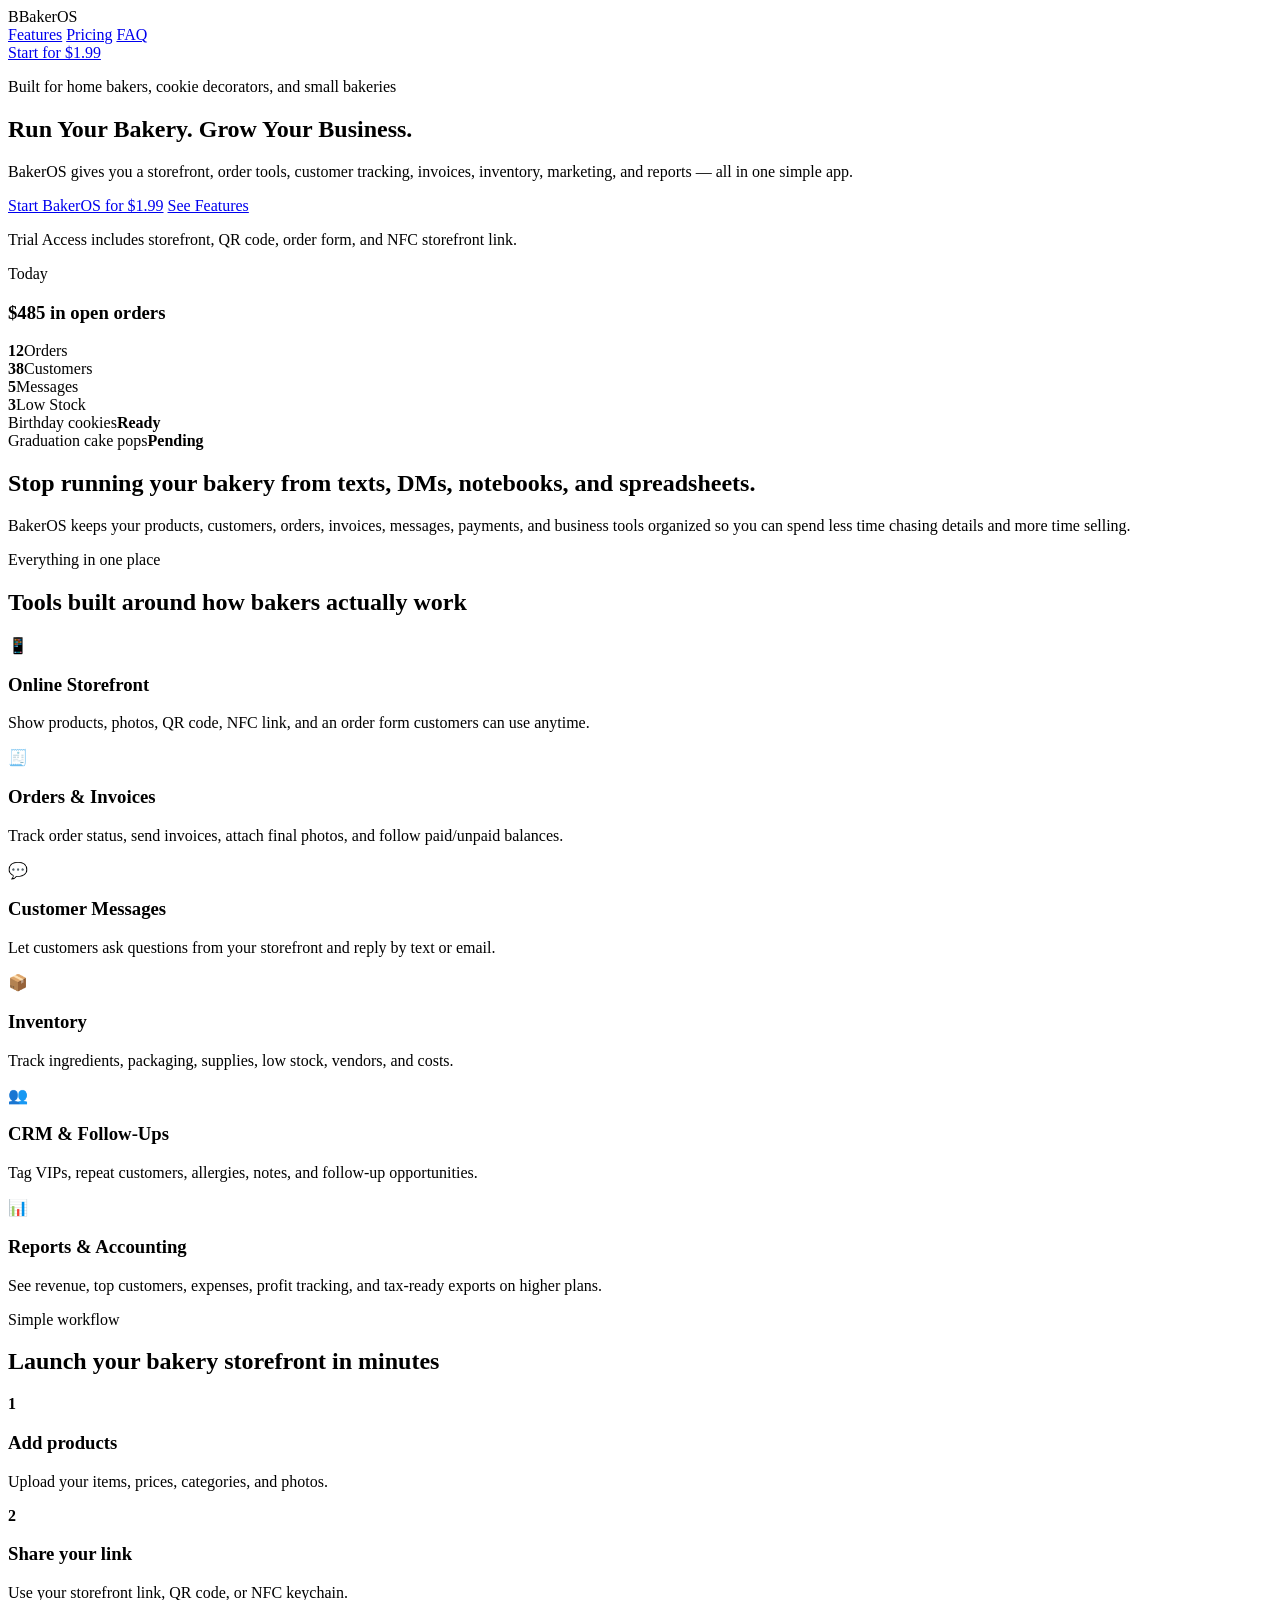
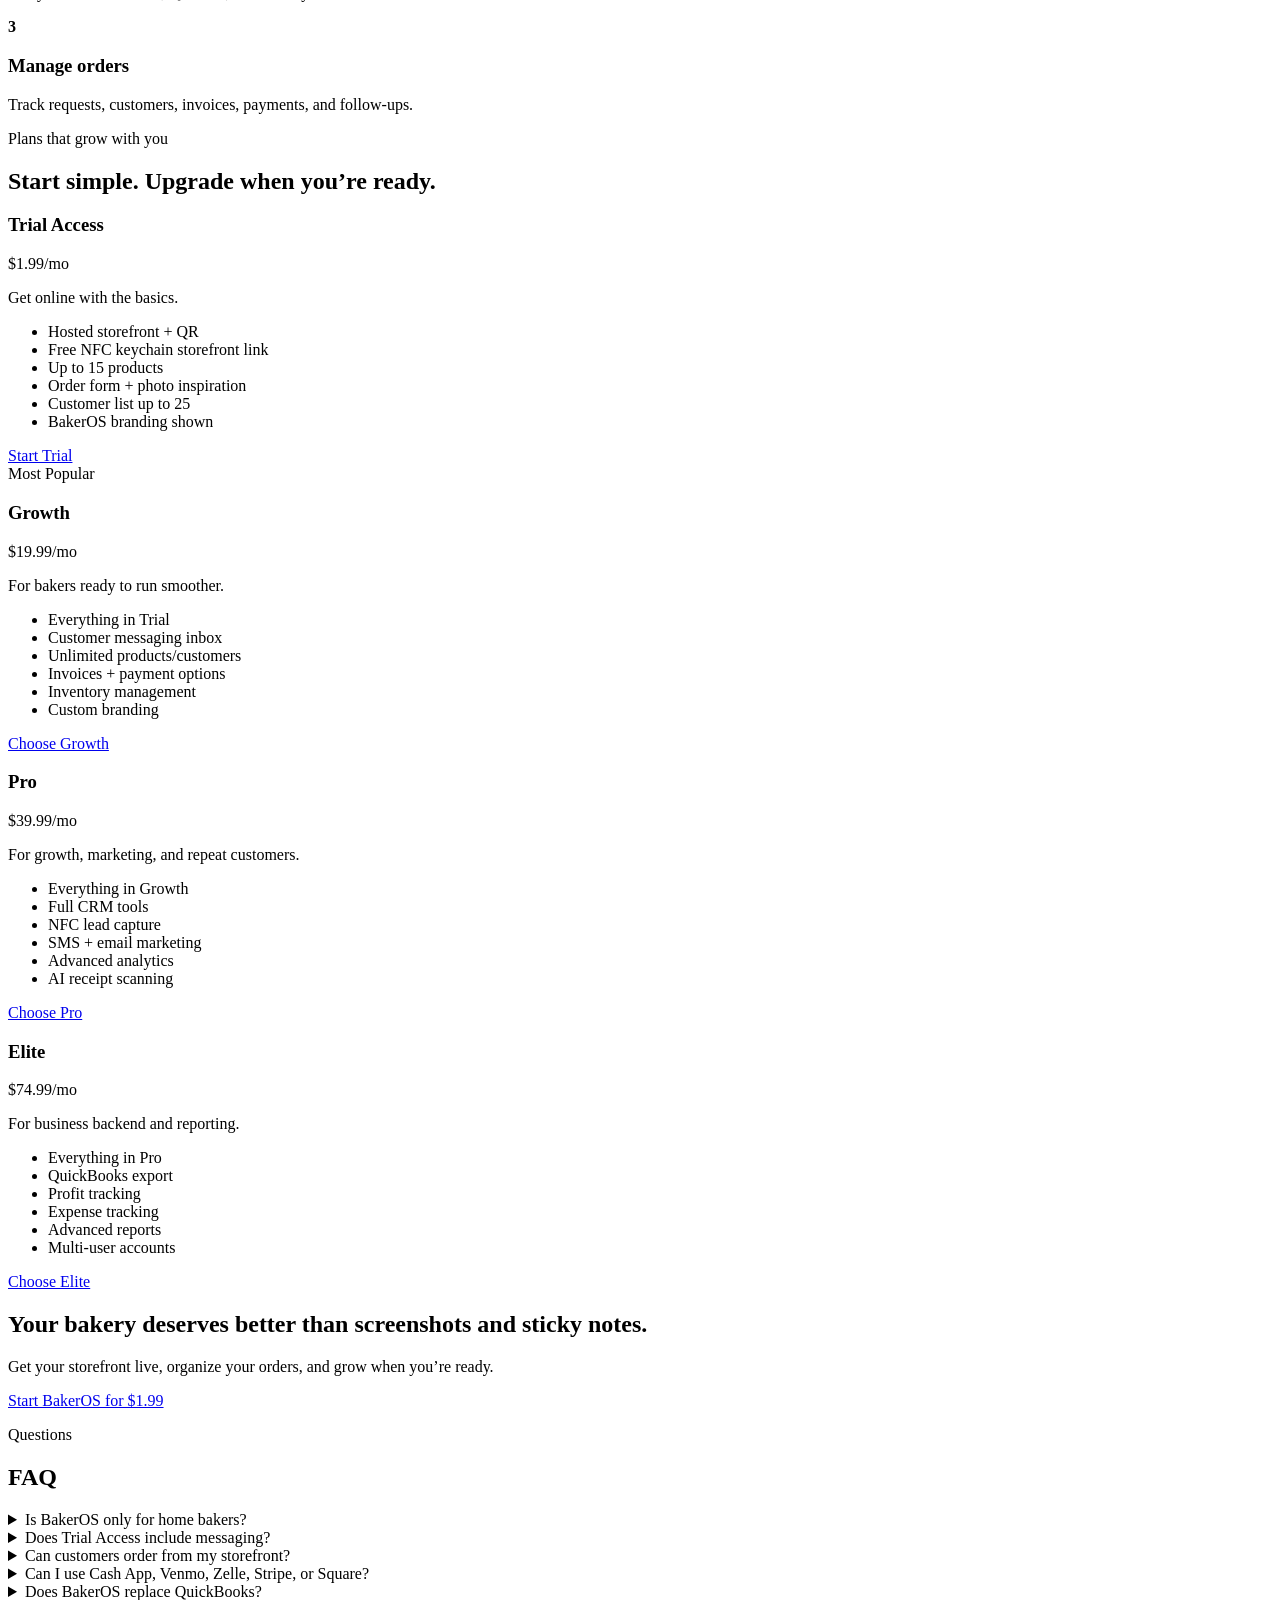
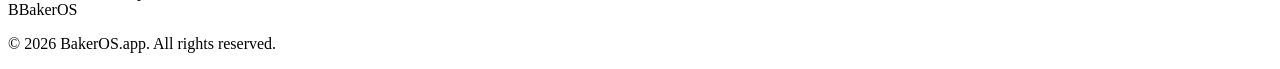
==== index.html @ 05740eea "Add files via upload" ====
<!DOCTYPE html>
<html lang="en">
<head>
  <meta charset="UTF-8" />
  <meta name="viewport" content="width=device-width, initial-scale=1.0" />
  <title>BakerOS — Run Your Bakery. Grow Your Business.</title>
  <meta name="description" content="BakerOS helps home bakers and small bakery businesses manage storefronts, orders, customers, invoices, inventory, marketing, and reports in one simple app." />
  <link rel="stylesheet" href="style.css" />
</head>
<body>
  <header class="site-header">
    <div class="logo"><span class="logo-mark">B</span><span>BakerOS</span></div>
    <nav>
      <a href="#features">Features</a>
      <a href="#pricing">Pricing</a>
      <a href="#faq">FAQ</a>
    </nav>
    <a href="#pricing" class="btn btn-small">Start for $1.99</a>
  </header>

  <main>
    <section class="hero">
      <div class="hero-copy">
        <p class="eyebrow">Built for home bakers, cookie decorators, and small bakeries</p>
        <h1>Run Your Bakery. Grow Your Business.</h1>
        <p class="hero-text">
          BakerOS gives you a storefront, order tools, customer tracking, invoices, inventory,
          marketing, and reports — all in one simple app.
        </p>
        <div class="hero-actions">
          <a href="#pricing" class="btn">Start BakerOS for $1.99</a>
          <a href="#features" class="btn btn-secondary">See Features</a>
        </div>
        <p class="microcopy">Trial Access includes storefront, QR code, order form, and NFC storefront link.</p>
      </div>

      <div class="app-card">
        <div class="phone-top"><span></span><span></span><span></span></div>
        <div class="dashboard-preview">
          <p class="preview-label">Today</p>
          <h3>$485 in open orders</h3>
          <div class="stat-grid">
            <div><strong>12</strong><span>Orders</span></div>
            <div><strong>38</strong><span>Customers</span></div>
            <div><strong>5</strong><span>Messages</span></div>
            <div><strong>3</strong><span>Low Stock</span></div>
          </div>
          <div class="order-card"><span>Birthday cookies</span><strong>Ready</strong></div>
          <div class="order-card"><span>Graduation cake pops</span><strong>Pending</strong></div>
        </div>
      </div>
    </section>

    <section class="problem">
      <h2>Stop running your bakery from texts, DMs, notebooks, and spreadsheets.</h2>
      <p>
        BakerOS keeps your products, customers, orders, invoices, messages, payments, and business
        tools organized so you can spend less time chasing details and more time selling.
      </p>
    </section>

    <section id="features" class="features">
      <div class="section-heading">
        <p class="eyebrow">Everything in one place</p>
        <h2>Tools built around how bakers actually work</h2>
      </div>

      <div class="feature-grid">
        <article><span>📱</span><h3>Online Storefront</h3><p>Show products, photos, QR code, NFC link, and an order form customers can use anytime.</p></article>
        <article><span>🧾</span><h3>Orders & Invoices</h3><p>Track order status, send invoices, attach final photos, and follow paid/unpaid balances.</p></article>
        <article><span>💬</span><h3>Customer Messages</h3><p>Let customers ask questions from your storefront and reply by text or email.</p></article>
        <article><span>📦</span><h3>Inventory</h3><p>Track ingredients, packaging, supplies, low stock, vendors, and costs.</p></article>
        <article><span>👥</span><h3>CRM & Follow-Ups</h3><p>Tag VIPs, repeat customers, allergies, notes, and follow-up opportunities.</p></article>
        <article><span>📊</span><h3>Reports & Accounting</h3><p>See revenue, top customers, expenses, profit tracking, and tax-ready exports on higher plans.</p></article>
      </div>
    </section>

    <section class="how-it-works">
      <div class="section-heading">
        <p class="eyebrow">Simple workflow</p>
        <h2>Launch your bakery storefront in minutes</h2>
      </div>

      <div class="steps">
        <div><strong>1</strong><h3>Add products</h3><p>Upload your items, prices, categories, and photos.</p></div>
        <div><strong>2</strong><h3>Share your link</h3><p>Use your storefront link, QR code, or NFC keychain.</p></div>
        <div><strong>3</strong><h3>Manage orders</h3><p>Track requests, customers, invoices, payments, and follow-ups.</p></div>
      </div>
    </section>

    <section id="pricing" class="pricing">
      <div class="section-heading">
        <p class="eyebrow">Plans that grow with you</p>
        <h2>Start simple. Upgrade when you’re ready.</h2>
      </div>

      <div class="pricing-grid">
        <article class="price-card">
          <h3>Trial Access</h3>
          <p class="price">$1.99<span>/mo</span></p>
          <p class="plan-note">Get online with the basics.</p>
          <ul>
            <li>Hosted storefront + QR</li>
            <li>Free NFC keychain storefront link</li>
            <li>Up to 15 products</li>
            <li>Order form + photo inspiration</li>
            <li>Customer list up to 25</li>
            <li>BakerOS branding shown</li>
          </ul>
          <a href="#" class="btn btn-secondary full">Start Trial</a>
        </article>

        <article class="price-card popular">
          <div class="badge">Most Popular</div>
          <h3>Growth</h3>
          <p class="price">$19.99<span>/mo</span></p>
          <p class="plan-note">For bakers ready to run smoother.</p>
          <ul>
            <li>Everything in Trial</li>
            <li>Customer messaging inbox</li>
            <li>Unlimited products/customers</li>
            <li>Invoices + payment options</li>
            <li>Inventory management</li>
            <li>Custom branding</li>
          </ul>
          <a href="#" class="btn full">Choose Growth</a>
        </article>

        <article class="price-card">
          <h3>Pro</h3>
          <p class="price">$39.99<span>/mo</span></p>
          <p class="plan-note">For growth, marketing, and repeat customers.</p>
          <ul>
            <li>Everything in Growth</li>
            <li>Full CRM tools</li>
            <li>NFC lead capture</li>
            <li>SMS + email marketing</li>
            <li>Advanced analytics</li>
            <li>AI receipt scanning</li>
          </ul>
          <a href="#" class="btn btn-secondary full">Choose Pro</a>
        </article>

        <article class="price-card">
          <h3>Elite</h3>
          <p class="price">$74.99<span>/mo</span></p>
          <p class="plan-note">For business backend and reporting.</p>
          <ul>
            <li>Everything in Pro</li>
            <li>QuickBooks export</li>
            <li>Profit tracking</li>
            <li>Expense tracking</li>
            <li>Advanced reports</li>
            <li>Multi-user accounts</li>
          </ul>
          <a href="#" class="btn btn-secondary full">Choose Elite</a>
        </article>
      </div>
    </section>

    <section class="cta-panel">
      <h2>Your bakery deserves better than screenshots and sticky notes.</h2>
      <p>Get your storefront live, organize your orders, and grow when you’re ready.</p>
      <a href="#pricing" class="btn">Start BakerOS for $1.99</a>
    </section>

    <section id="faq" class="faq">
      <div class="section-heading"><p class="eyebrow">Questions</p><h2>FAQ</h2></div>
      <details><summary>Is BakerOS only for home bakers?</summary><p>No. It works for home bakers, cottage bakeries, cookie decorators, cake artists, and small bakery businesses.</p></details>
      <details><summary>Does Trial Access include messaging?</summary><p>No. Trial Access includes your storefront and order tools. Messaging unlocks with Growth.</p></details>
      <details><summary>Can customers order from my storefront?</summary><p>Yes. Customers can browse products, upload inspiration photos, and submit order requests.</p></details>
      <details><summary>Can I use Cash App, Venmo, Zelle, Stripe, or Square?</summary><p>Yes. BakerOS can display and organize supported payment options depending on your plan.</p></details>
      <details><summary>Does BakerOS replace QuickBooks?</summary><p>No. BakerOS helps organize bakery business data and can support accounting exports on higher plans.</p></details>
    </section>
  </main>

  <footer class="site-footer">
    <div class="logo"><span class="logo-mark">B</span><span>BakerOS</span></div>
    <p>© 2026 BakerOS.app. All rights reserved.</p>
  </footer>
</body>
</html>
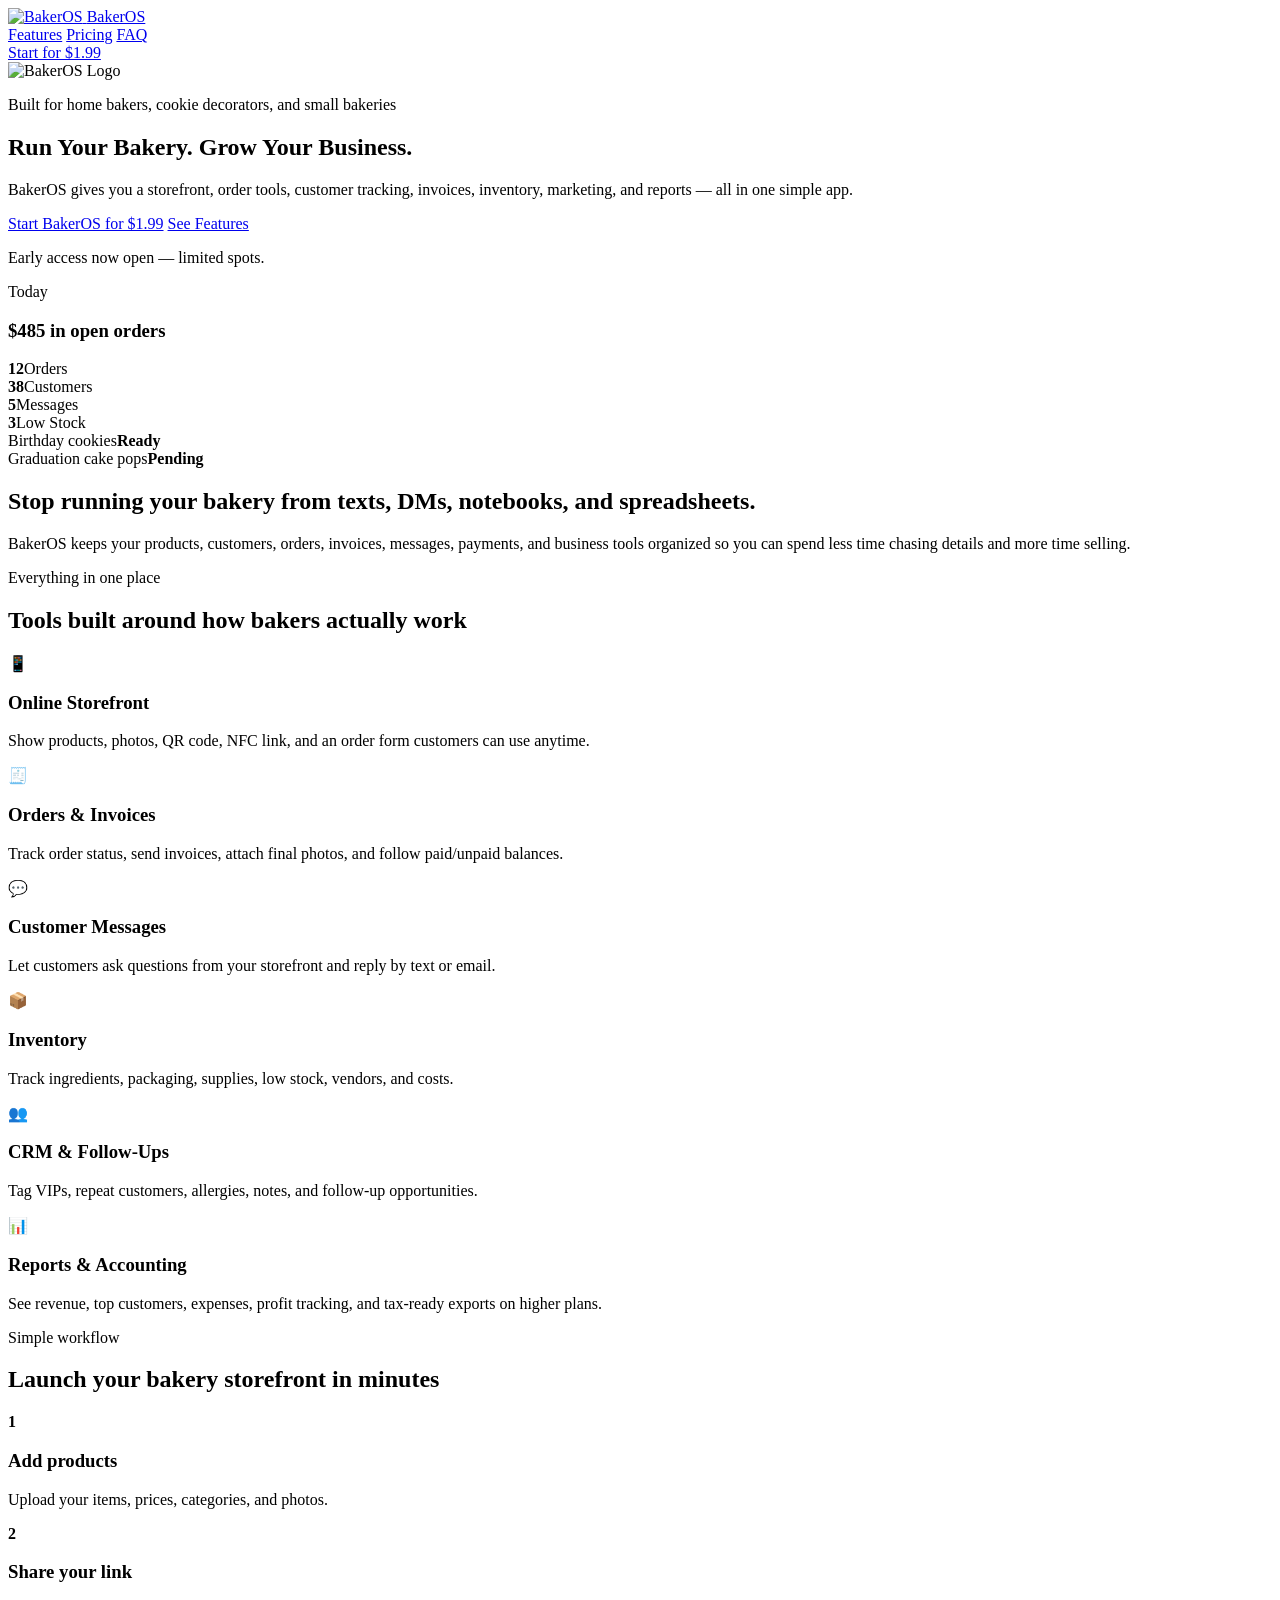
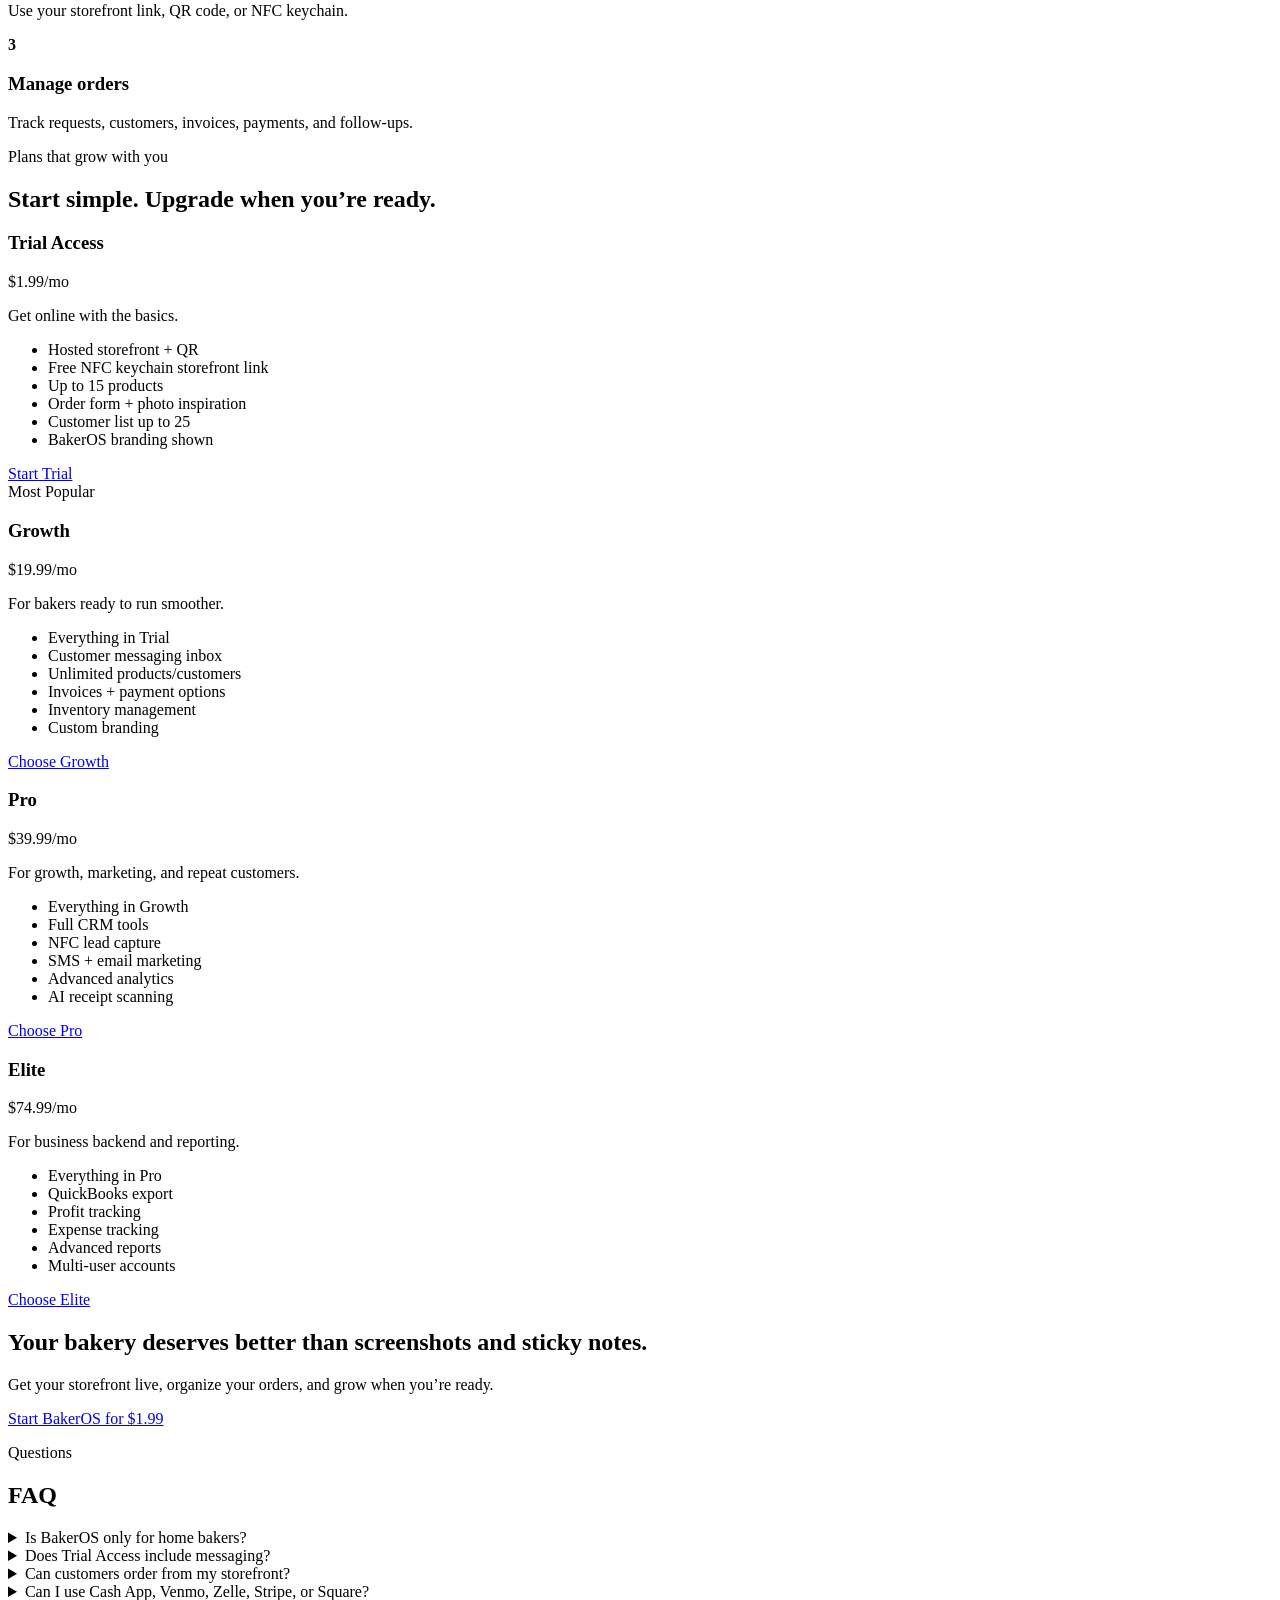
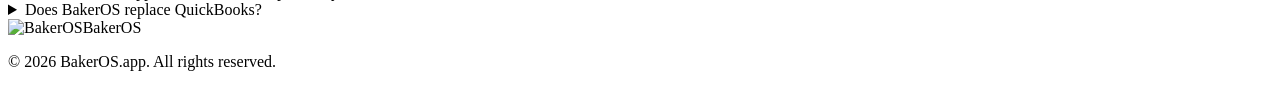
==== commit a04f1f66: "Add files via upload" ====
--- a/index.html
+++ b/index.html
@@ -4,12 +4,16 @@
   <meta charset="UTF-8" />
   <meta name="viewport" content="width=device-width, initial-scale=1.0" />
   <title>BakerOS — Run Your Bakery. Grow Your Business.</title>
-  <meta name="description" content="BakerOS helps home bakers and small bakery businesses manage storefronts, orders, customers, invoices, inventory, marketing, and reports in one simple app." />
+  <meta name="description" content="BakerOS helps bakers manage storefronts, orders, customers, invoices, inventory, marketing, and reports in one simple app." />
+  <link rel="icon" type="image/png" href="logo-icon.png" />
   <link rel="stylesheet" href="style.css" />
 </head>
 <body>
   <header class="site-header">
-    <div class="logo"><span class="logo-mark">B</span><span>BakerOS</span></div>
+    <a class="logo" href="#top" aria-label="BakerOS home">
+      <img src="logo-icon.png" alt="BakerOS" class="nav-logo" />
+      <span>BakerOS</span>
+    </a>
     <nav>
       <a href="#features">Features</a>
       <a href="#pricing">Pricing</a>
@@ -18,9 +22,10 @@
     <a href="#pricing" class="btn btn-small">Start for $1.99</a>
   </header>
 
-  <main>
+  <main id="top">
     <section class="hero">
       <div class="hero-copy">
+        <img src="logo.png" alt="BakerOS Logo" class="hero-logo" />
         <p class="eyebrow">Built for home bakers, cookie decorators, and small bakeries</p>
         <h1>Run Your Bakery. Grow Your Business.</h1>
         <p class="hero-text">
@@ -31,7 +36,7 @@
           <a href="#pricing" class="btn">Start BakerOS for $1.99</a>
           <a href="#features" class="btn btn-secondary">See Features</a>
         </div>
-        <p class="microcopy">Trial Access includes storefront, QR code, order form, and NFC storefront link.</p>
+        <p class="microcopy">Early access now open — limited spots.</p>
       </div>
 
       <div class="app-card">
@@ -53,10 +58,7 @@
 
     <section class="problem">
       <h2>Stop running your bakery from texts, DMs, notebooks, and spreadsheets.</h2>
-      <p>
-        BakerOS keeps your products, customers, orders, invoices, messages, payments, and business
-        tools organized so you can spend less time chasing details and more time selling.
-      </p>
+      <p>BakerOS keeps your products, customers, orders, invoices, messages, payments, and business tools organized so you can spend less time chasing details and more time selling.</p>
     </section>
 
     <section id="features" class="features">
@@ -64,7 +66,6 @@
         <p class="eyebrow">Everything in one place</p>
         <h2>Tools built around how bakers actually work</h2>
       </div>
-
       <div class="feature-grid">
         <article><span>📱</span><h3>Online Storefront</h3><p>Show products, photos, QR code, NFC link, and an order form customers can use anytime.</p></article>
         <article><span>🧾</span><h3>Orders & Invoices</h3><p>Track order status, send invoices, attach final photos, and follow paid/unpaid balances.</p></article>
@@ -80,7 +81,6 @@
         <p class="eyebrow">Simple workflow</p>
         <h2>Launch your bakery storefront in minutes</h2>
       </div>
-
       <div class="steps">
         <div><strong>1</strong><h3>Add products</h3><p>Upload your items, prices, categories, and photos.</p></div>
         <div><strong>2</strong><h3>Share your link</h3><p>Use your storefront link, QR code, or NFC keychain.</p></div>
@@ -93,68 +93,11 @@
         <p class="eyebrow">Plans that grow with you</p>
         <h2>Start simple. Upgrade when you’re ready.</h2>
       </div>
-
       <div class="pricing-grid">
-        <article class="price-card">
-          <h3>Trial Access</h3>
-          <p class="price">$1.99<span>/mo</span></p>
-          <p class="plan-note">Get online with the basics.</p>
-          <ul>
-            <li>Hosted storefront + QR</li>
-            <li>Free NFC keychain storefront link</li>
-            <li>Up to 15 products</li>
-            <li>Order form + photo inspiration</li>
-            <li>Customer list up to 25</li>
-            <li>BakerOS branding shown</li>
-          </ul>
-          <a href="#" class="btn btn-secondary full">Start Trial</a>
-        </article>
-
-        <article class="price-card popular">
-          <div class="badge">Most Popular</div>
-          <h3>Growth</h3>
-          <p class="price">$19.99<span>/mo</span></p>
-          <p class="plan-note">For bakers ready to run smoother.</p>
-          <ul>
-            <li>Everything in Trial</li>
-            <li>Customer messaging inbox</li>
-            <li>Unlimited products/customers</li>
-            <li>Invoices + payment options</li>
-            <li>Inventory management</li>
-            <li>Custom branding</li>
-          </ul>
-          <a href="#" class="btn full">Choose Growth</a>
-        </article>
-
-        <article class="price-card">
-          <h3>Pro</h3>
-          <p class="price">$39.99<span>/mo</span></p>
-          <p class="plan-note">For growth, marketing, and repeat customers.</p>
-          <ul>
-            <li>Everything in Growth</li>
-            <li>Full CRM tools</li>
-            <li>NFC lead capture</li>
-            <li>SMS + email marketing</li>
-            <li>Advanced analytics</li>
-            <li>AI receipt scanning</li>
-          </ul>
-          <a href="#" class="btn btn-secondary full">Choose Pro</a>
-        </article>
-
-        <article class="price-card">
-          <h3>Elite</h3>
-          <p class="price">$74.99<span>/mo</span></p>
-          <p class="plan-note">For business backend and reporting.</p>
-          <ul>
-            <li>Everything in Pro</li>
-            <li>QuickBooks export</li>
-            <li>Profit tracking</li>
-            <li>Expense tracking</li>
-            <li>Advanced reports</li>
-            <li>Multi-user accounts</li>
-          </ul>
-          <a href="#" class="btn btn-secondary full">Choose Elite</a>
-        </article>
+        <article class="price-card"><h3>Trial Access</h3><p class="price">$1.99<span>/mo</span></p><p class="plan-note">Get online with the basics.</p><ul><li>Hosted storefront + QR</li><li>Free NFC keychain storefront link</li><li>Up to 15 products</li><li>Order form + photo inspiration</li><li>Customer list up to 25</li><li>BakerOS branding shown</li></ul><a href="#" class="btn btn-secondary full">Start Trial</a></article>
+        <article class="price-card popular"><div class="badge">Most Popular</div><h3>Growth</h3><p class="price">$19.99<span>/mo</span></p><p class="plan-note">For bakers ready to run smoother.</p><ul><li>Everything in Trial</li><li>Customer messaging inbox</li><li>Unlimited products/customers</li><li>Invoices + payment options</li><li>Inventory management</li><li>Custom branding</li></ul><a href="#" class="btn full">Choose Growth</a></article>
+        <article class="price-card"><h3>Pro</h3><p class="price">$39.99<span>/mo</span></p><p class="plan-note">For growth, marketing, and repeat customers.</p><ul><li>Everything in Growth</li><li>Full CRM tools</li><li>NFC lead capture</li><li>SMS + email marketing</li><li>Advanced analytics</li><li>AI receipt scanning</li></ul><a href="#" class="btn btn-secondary full">Choose Pro</a></article>
+        <article class="price-card"><h3>Elite</h3><p class="price">$74.99<span>/mo</span></p><p class="plan-note">For business backend and reporting.</p><ul><li>Everything in Pro</li><li>QuickBooks export</li><li>Profit tracking</li><li>Expense tracking</li><li>Advanced reports</li><li>Multi-user accounts</li></ul><a href="#" class="btn btn-secondary full">Choose Elite</a></article>
       </div>
     </section>
 
@@ -175,7 +118,7 @@
   </main>
 
   <footer class="site-footer">
-    <div class="logo"><span class="logo-mark">B</span><span>BakerOS</span></div>
+    <div class="logo"><img src="logo-icon.png" alt="BakerOS" class="footer-logo" /><span>BakerOS</span></div>
     <p>© 2026 BakerOS.app. All rights reserved.</p>
   </footer>
 </body>
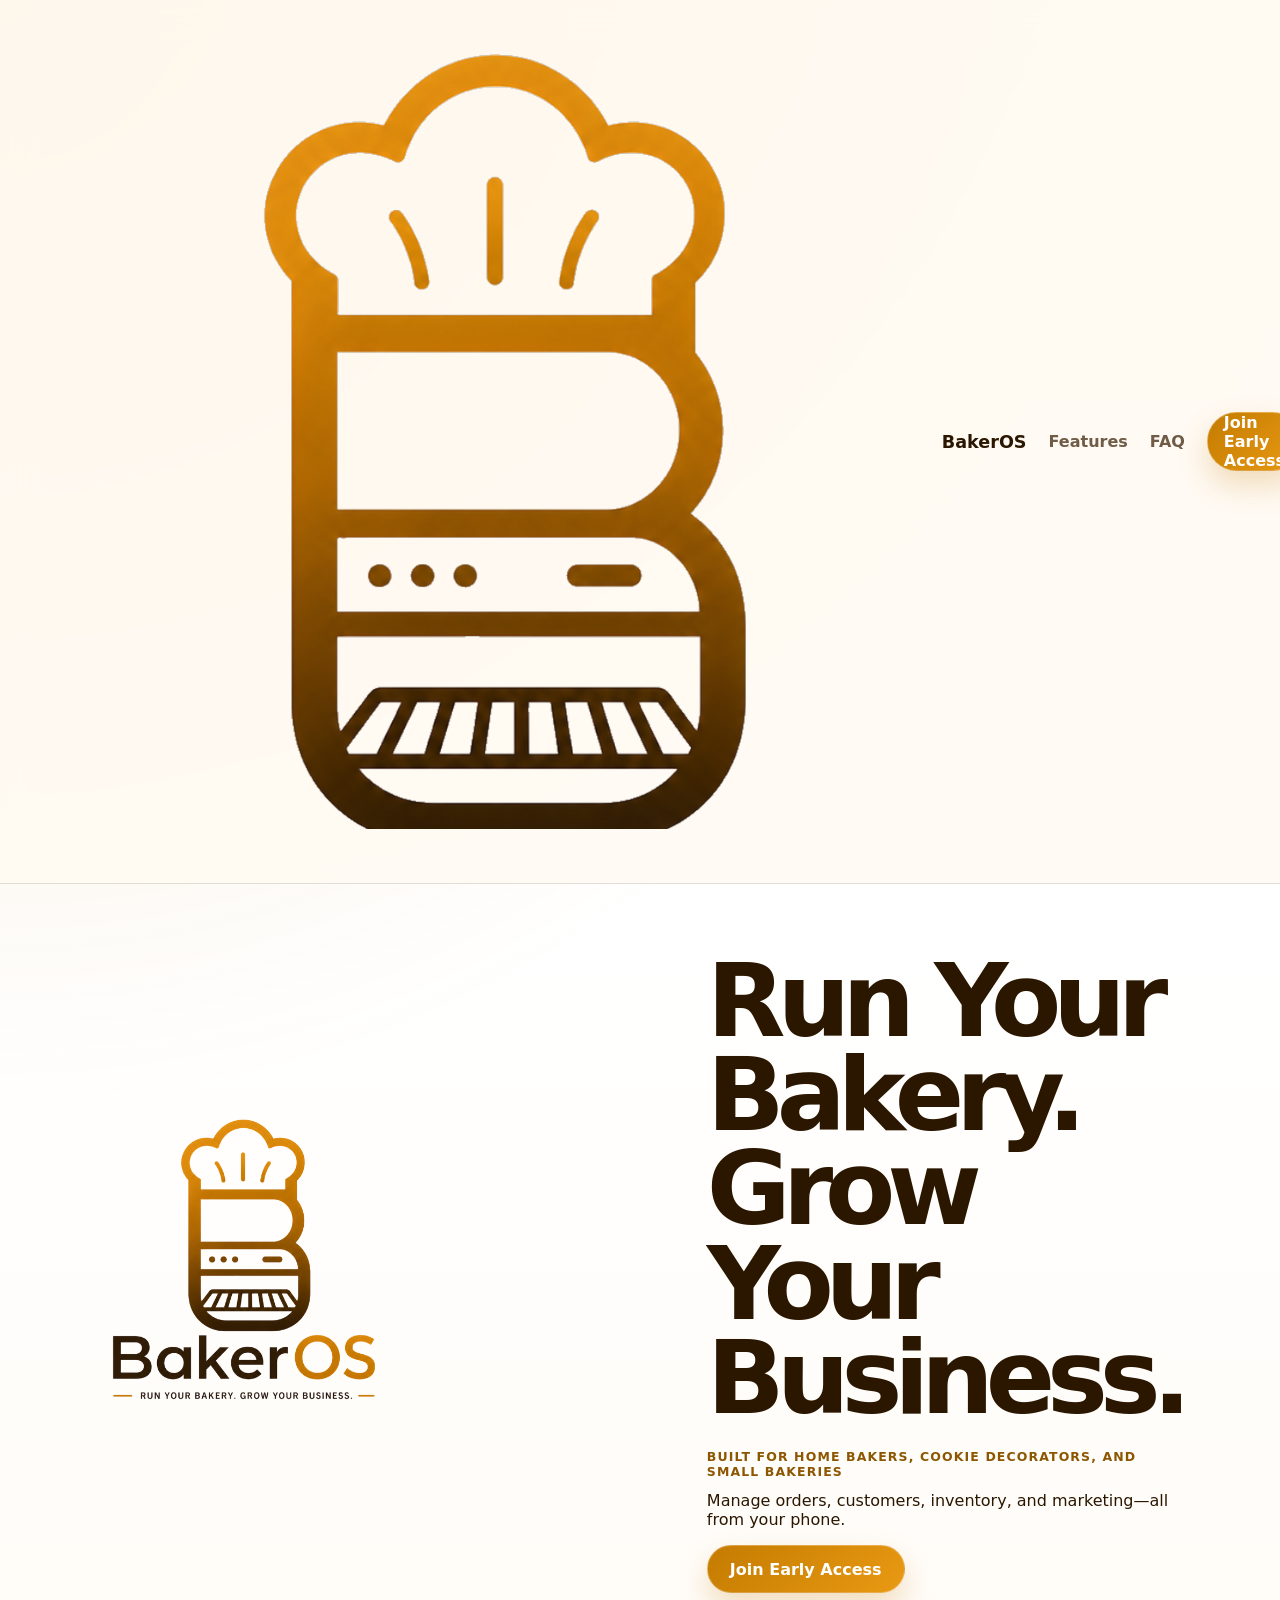
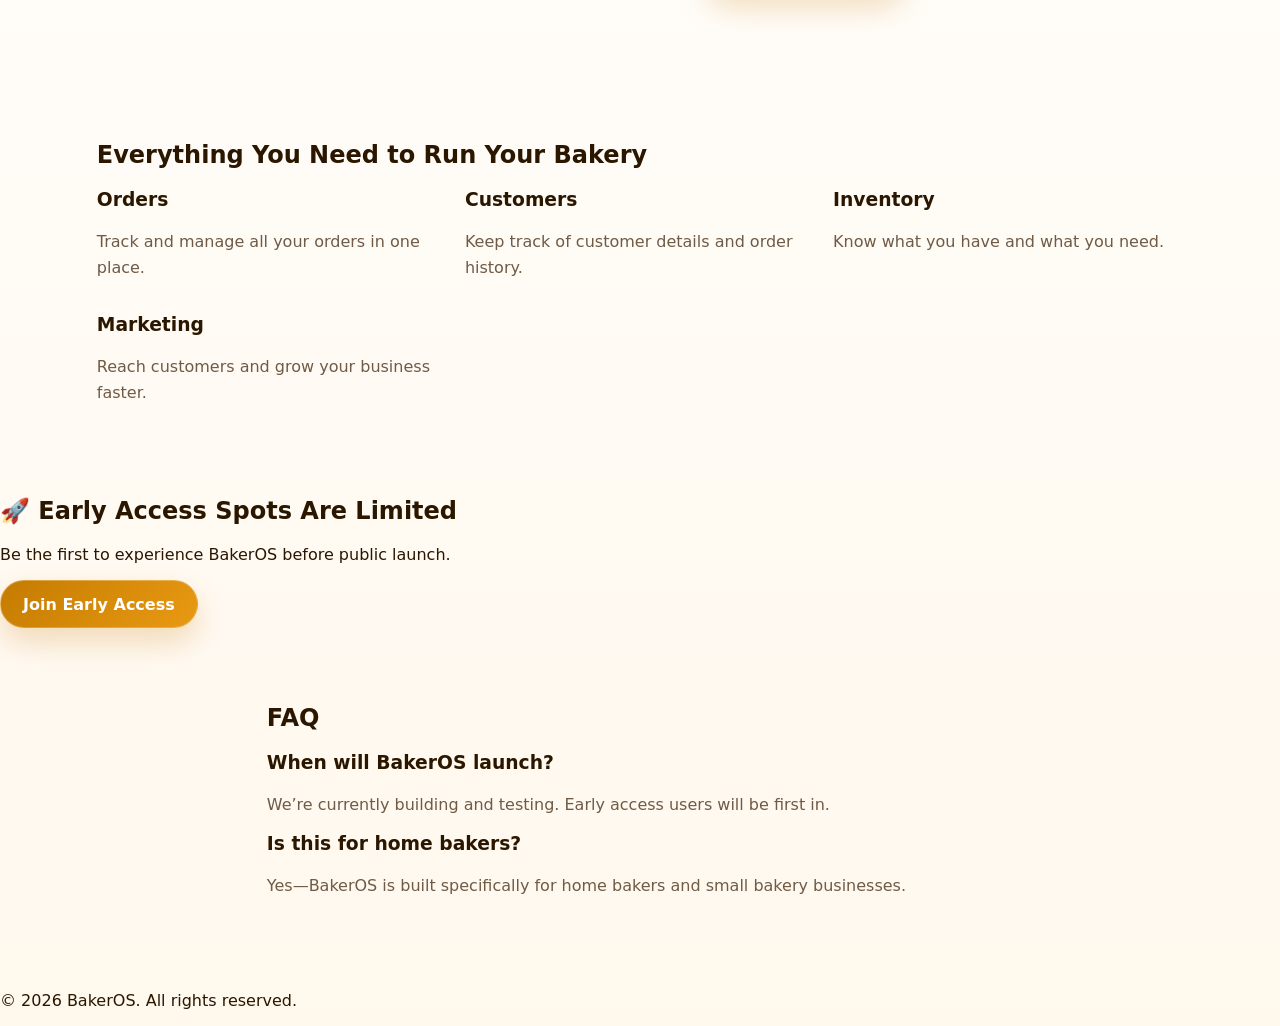
==== commit 6c95446b: "Add files via upload" ====
--- a/index.html
+++ b/index.html
@@ -1,125 +1,119 @@
-<!DOCTYPE html>
-<html lang="en">
-<head>
-  <meta charset="UTF-8" />
-  <meta name="viewport" content="width=device-width, initial-scale=1.0" />
-  <title>BakerOS — Run Your Bakery. Grow Your Business.</title>
-  <meta name="description" content="BakerOS helps bakers manage storefronts, orders, customers, invoices, inventory, marketing, and reports in one simple app." />
-  <link rel="icon" type="image/png" href="logo-icon.png" />
-  <link rel="stylesheet" href="style.css" />
-</head>
-<body>
-  <header class="site-header">
-    <a class="logo" href="#top" aria-label="BakerOS home">
-      <img src="logo-icon.png" alt="BakerOS" class="nav-logo" />
-      <span>BakerOS</span>
-    </a>
-    <nav>
-      <a href="#features">Features</a>
-      <a href="#pricing">Pricing</a>
-      <a href="#faq">FAQ</a>
-    </nav>
-    <a href="#pricing" class="btn btn-small">Start for $1.99</a>
-  </header>
-
-  <main id="top">
-    <section class="hero">
-      <div class="hero-copy">
-        <img src="logo.png" alt="BakerOS Logo" class="hero-logo" />
-        <p class="eyebrow">Built for home bakers, cookie decorators, and small bakeries</p>
-        <h1>Run Your Bakery. Grow Your Business.</h1>
-        <p class="hero-text">
-          BakerOS gives you a storefront, order tools, customer tracking, invoices, inventory,
-          marketing, and reports — all in one simple app.
-        </p>
-        <div class="hero-actions">
-          <a href="#pricing" class="btn">Start BakerOS for $1.99</a>
-          <a href="#features" class="btn btn-secondary">See Features</a>
-        </div>
-        <p class="microcopy">Early access now open — limited spots.</p>
-      </div>
-
-      <div class="app-card">
-        <div class="phone-top"><span></span><span></span><span></span></div>
-        <div class="dashboard-preview">
-          <p class="preview-label">Today</p>
-          <h3>$485 in open orders</h3>
-          <div class="stat-grid">
-            <div><strong>12</strong><span>Orders</span></div>
-            <div><strong>38</strong><span>Customers</span></div>
-            <div><strong>5</strong><span>Messages</span></div>
-            <div><strong>3</strong><span>Low Stock</span></div>
-          </div>
-          <div class="order-card"><span>Birthday cookies</span><strong>Ready</strong></div>
-          <div class="order-card"><span>Graduation cake pops</span><strong>Pending</strong></div>
-        </div>
-      </div>
-    </section>
-
-    <section class="problem">
-      <h2>Stop running your bakery from texts, DMs, notebooks, and spreadsheets.</h2>
-      <p>BakerOS keeps your products, customers, orders, invoices, messages, payments, and business tools organized so you can spend less time chasing details and more time selling.</p>
-    </section>
-
-    <section id="features" class="features">
-      <div class="section-heading">
-        <p class="eyebrow">Everything in one place</p>
-        <h2>Tools built around how bakers actually work</h2>
-      </div>
-      <div class="feature-grid">
-        <article><span>📱</span><h3>Online Storefront</h3><p>Show products, photos, QR code, NFC link, and an order form customers can use anytime.</p></article>
-        <article><span>🧾</span><h3>Orders & Invoices</h3><p>Track order status, send invoices, attach final photos, and follow paid/unpaid balances.</p></article>
-        <article><span>💬</span><h3>Customer Messages</h3><p>Let customers ask questions from your storefront and reply by text or email.</p></article>
-        <article><span>📦</span><h3>Inventory</h3><p>Track ingredients, packaging, supplies, low stock, vendors, and costs.</p></article>
-        <article><span>👥</span><h3>CRM & Follow-Ups</h3><p>Tag VIPs, repeat customers, allergies, notes, and follow-up opportunities.</p></article>
-        <article><span>📊</span><h3>Reports & Accounting</h3><p>See revenue, top customers, expenses, profit tracking, and tax-ready exports on higher plans.</p></article>
-      </div>
-    </section>
-
-    <section class="how-it-works">
-      <div class="section-heading">
-        <p class="eyebrow">Simple workflow</p>
-        <h2>Launch your bakery storefront in minutes</h2>
-      </div>
-      <div class="steps">
-        <div><strong>1</strong><h3>Add products</h3><p>Upload your items, prices, categories, and photos.</p></div>
-        <div><strong>2</strong><h3>Share your link</h3><p>Use your storefront link, QR code, or NFC keychain.</p></div>
-        <div><strong>3</strong><h3>Manage orders</h3><p>Track requests, customers, invoices, payments, and follow-ups.</p></div>
-      </div>
-    </section>
-
-    <section id="pricing" class="pricing">
-      <div class="section-heading">
-        <p class="eyebrow">Plans that grow with you</p>
-        <h2>Start simple. Upgrade when you’re ready.</h2>
-      </div>
-      <div class="pricing-grid">
-        <article class="price-card"><h3>Trial Access</h3><p class="price">$1.99<span>/mo</span></p><p class="plan-note">Get online with the basics.</p><ul><li>Hosted storefront + QR</li><li>Free NFC keychain storefront link</li><li>Up to 15 products</li><li>Order form + photo inspiration</li><li>Customer list up to 25</li><li>BakerOS branding shown</li></ul><a href="#" class="btn btn-secondary full">Start Trial</a></article>
-        <article class="price-card popular"><div class="badge">Most Popular</div><h3>Growth</h3><p class="price">$19.99<span>/mo</span></p><p class="plan-note">For bakers ready to run smoother.</p><ul><li>Everything in Trial</li><li>Customer messaging inbox</li><li>Unlimited products/customers</li><li>Invoices + payment options</li><li>Inventory management</li><li>Custom branding</li></ul><a href="#" class="btn full">Choose Growth</a></article>
-        <article class="price-card"><h3>Pro</h3><p class="price">$39.99<span>/mo</span></p><p class="plan-note">For growth, marketing, and repeat customers.</p><ul><li>Everything in Growth</li><li>Full CRM tools</li><li>NFC lead capture</li><li>SMS + email marketing</li><li>Advanced analytics</li><li>AI receipt scanning</li></ul><a href="#" class="btn btn-secondary full">Choose Pro</a></article>
-        <article class="price-card"><h3>Elite</h3><p class="price">$74.99<span>/mo</span></p><p class="plan-note">For business backend and reporting.</p><ul><li>Everything in Pro</li><li>QuickBooks export</li><li>Profit tracking</li><li>Expense tracking</li><li>Advanced reports</li><li>Multi-user accounts</li></ul><a href="#" class="btn btn-secondary full">Choose Elite</a></article>
-      </div>
-    </section>
-
-    <section class="cta-panel">
-      <h2>Your bakery deserves better than screenshots and sticky notes.</h2>
-      <p>Get your storefront live, organize your orders, and grow when you’re ready.</p>
-      <a href="#pricing" class="btn">Start BakerOS for $1.99</a>
-    </section>
-
-    <section id="faq" class="faq">
-      <div class="section-heading"><p class="eyebrow">Questions</p><h2>FAQ</h2></div>
-      <details><summary>Is BakerOS only for home bakers?</summary><p>No. It works for home bakers, cottage bakeries, cookie decorators, cake artists, and small bakery businesses.</p></details>
-      <details><summary>Does Trial Access include messaging?</summary><p>No. Trial Access includes your storefront and order tools. Messaging unlocks with Growth.</p></details>
-      <details><summary>Can customers order from my storefront?</summary><p>Yes. Customers can browse products, upload inspiration photos, and submit order requests.</p></details>
-      <details><summary>Can I use Cash App, Venmo, Zelle, Stripe, or Square?</summary><p>Yes. BakerOS can display and organize supported payment options depending on your plan.</p></details>
-      <details><summary>Does BakerOS replace QuickBooks?</summary><p>No. BakerOS helps organize bakery business data and can support accounting exports on higher plans.</p></details>
-    </section>
-  </main>
-
-  <footer class="site-footer">
-    <div class="logo"><img src="logo-icon.png" alt="BakerOS" class="footer-logo" /><span>BakerOS</span></div>
-    <p>© 2026 BakerOS.app. All rights reserved.</p>
-  </footer>
-</body>
-</html>
+<!DOCTYPE html>
+<html lang="en">
+<head>
+  <meta charset="UTF-8" />
+  <meta name="viewport" content="width=device-width, initial-scale=1.0" />
+
+  <title>BakerOS — Run Your Bakery. Grow Your Business.</title>
+  <meta name="description" content="BakerOS helps bakers manage orders, customers, inventory, and grow their business—all from one place." />
+
+  <link rel="stylesheet" href="style.css" />
+
+  <!-- Favicon -->
+  <link rel="icon" type="image/png" href="logo-icon.png" />
+</head>
+
+<body>
+
+  <!-- HEADER -->
+  <header class="site-header">
+    <div class="logo">
+      <img src="logo-icon.png" alt="BakerOS Logo" />
+      <span>BakerOS</span>
+    </div>
+
+    <nav>
+      <a href="#features">Features</a>
+      <a href="#faq">FAQ</a>
+    </nav>
+
+    <a href="https://docs.google.com/forms/d/e/1FAIpQLSfuqm0x4r0s46QZHcr2kiabaDhv3uVldBujHXt3e9hLBDtXbQ/viewform?usp=header"
+       class="btn btn-small" target="_blank">
+      Join Early Access
+    </a>
+  </header>
+
+  <!-- HERO -->
+  <main>
+    <section class="hero">
+      <img src="logo.png" alt="BakerOS" class="hero-logo" />
+
+      <div class="hero-copy">
+        <h1>Run Your Bakery. Grow Your Business.</h1>
+
+        <p class="eyebrow">
+          Built for home bakers, cookie decorators, and small bakeries
+        </p>
+
+        <p>
+          Manage orders, customers, inventory, and marketing—all from your phone.
+        </p>
+
+        <a href="https://docs.google.com/forms/d/e/1FAIpQLSfuqm0x4r0s46QZHcr2kiabaDhv3uVldBujHXt3e9hLBDtXbQ/viewform?usp=header"
+           class="btn" target="_blank">
+          Join Early Access
+        </a>
+      </div>
+    </section>
+
+    <!-- FEATURES -->
+    <section id="features" class="features">
+      <h2>Everything You Need to Run Your Bakery</h2>
+
+      <div class="feature-grid">
+        <div class="feature">
+          <h3>Orders</h3>
+          <p>Track and manage all your orders in one place.</p>
+        </div>
+
+        <div class="feature">
+          <h3>Customers</h3>
+          <p>Keep track of customer details and order history.</p>
+        </div>
+
+        <div class="feature">
+          <h3>Inventory</h3>
+          <p>Know what you have and what you need.</p>
+        </div>
+
+        <div class="feature">
+          <h3>Marketing</h3>
+          <p>Reach customers and grow your business faster.</p>
+        </div>
+      </div>
+    </section>
+
+    <!-- CTA SECTION -->
+    <section class="cta">
+      <h2>🚀 Early Access Spots Are Limited</h2>
+      <p>Be the first to experience BakerOS before public launch.</p>
+
+      <a href="https://docs.google.com/forms/d/e/1FAIpQLSfuqm0x4r0s46QZHcr2kiabaDhv3uVldBujHXt3e9hLBDtXbQ/viewform?usp=header"
+         class="btn" target="_blank">
+        Join Early Access
+      </a>
+    </section>
+
+    <!-- FAQ -->
+    <section id="faq" class="faq">
+      <h2>FAQ</h2>
+
+      <div class="faq-item">
+        <h3>When will BakerOS launch?</h3>
+        <p>We’re currently building and testing. Early access users will be first in.</p>
+      </div>
+
+      <div class="faq-item">
+        <h3>Is this for home bakers?</h3>
+        <p>Yes—BakerOS is built specifically for home bakers and small bakery businesses.</p>
+      </div>
+    </section>
+  </main>
+
+  <!-- FOOTER -->
+  <footer class="footer">
+    <p>© 2026 BakerOS. All rights reserved.</p>
+  </footer>
+
+</body>
+</html>
--- a/style.css
+++ b/style.css
@@ -0,0 +1,90 @@
+:root {
+  --gold: #c47b00; --gold-dark: #8d5600; --cream: #fff8ed; --cream-2: #f7ead6;
+  --ink: #2b1700; --muted: #6f5b46; --white: #ffffff;
+  --border: rgba(43, 23, 0, 0.12); --shadow: 0 24px 70px rgba(69, 38, 0, 0.14);
+}
+* { box-sizing: border-box; }
+html { scroll-behavior: smooth; }
+body {
+  margin: 0; font-family: Inter, ui-sans-serif, system-ui, -apple-system, BlinkMacSystemFont, "Segoe UI", sans-serif;
+  color: var(--ink);
+  background: radial-gradient(circle at top left, rgba(196, 123, 0, 0.18), transparent 38%), linear-gradient(180deg, #fffaf2 0%, #ffffff 35%, #fff8ed 100%);
+}
+a { color: inherit; }
+.site-header {
+  position: sticky; top: 0; z-index: 10; display: flex; align-items: center; justify-content: space-between; gap: 22px;
+  padding: 14px 6%; background: rgba(255, 250, 242, 0.88); backdrop-filter: blur(16px); border-bottom: 1px solid var(--border);
+}
+.logo { display: flex; align-items: center; gap: 10px; font-weight: 900; font-size: 1.1rem; text-decoration: none; }
+.nav-logo, .footer-logo { width: 42px; height: 42px; object-fit: contain; }
+nav { display: flex; gap: 22px; color: var(--muted); font-weight: 700; }
+nav a { text-decoration: none; }
+.btn {
+  display: inline-flex; align-items: center; justify-content: center; min-height: 48px; padding: 0 22px; border-radius: 999px;
+  background: linear-gradient(135deg, var(--gold), #e99a13); color: white; text-decoration: none; font-weight: 900;
+  box-shadow: 0 14px 30px rgba(196, 123, 0, 0.24); border: 1px solid rgba(255,255,255,0.25);
+}
+.btn-small { min-height: 40px; padding: 0 16px; }
+.btn-secondary { background: var(--white); color: var(--ink); border: 1px solid var(--border); box-shadow: none; }
+.full { width: 100%; }
+.hero { display: grid; grid-template-columns: 1.1fr 0.9fr; align-items: center; gap: 44px; padding: 70px 6% 72px; max-width: 1240px; margin: 0 auto; }
+.hero-logo { width: min(290px, 80vw); height: auto; display: block; margin-bottom: 22px; }
+.eyebrow { color: var(--gold-dark); font-weight: 900; text-transform: uppercase; letter-spacing: 0.09em; font-size: 0.78rem; }
+h1, h2, h3, p { margin-top: 0; }
+h1 { font-size: clamp(3rem, 8vw, 6.8rem); line-height: 0.92; letter-spacing: -0.08em; margin-bottom: 24px; }
+.hero-text { color: var(--muted); font-size: 1.2rem; line-height: 1.7; max-width: 650px; }
+.hero-actions { display: flex; gap: 14px; flex-wrap: wrap; margin: 28px 0 14px; }
+.microcopy { color: var(--muted); font-size: 0.95rem; }
+.app-card { background: rgba(255,255,255,0.82); border: 1px solid var(--border); border-radius: 36px; padding: 18px; box-shadow: var(--shadow); transform: rotate(2deg); }
+.phone-top { display: flex; gap: 8px; padding: 10px; }
+.phone-top span { width: 10px; height: 10px; border-radius: 999px; background: var(--cream-2); }
+.dashboard-preview { border-radius: 28px; padding: 26px; background: linear-gradient(180deg, #fff8ed, #ffffff); }
+.preview-label { color: var(--gold-dark); font-weight: 900; }
+.dashboard-preview h3 { font-size: 1.8rem; margin-bottom: 18px; }
+.stat-grid { display: grid; grid-template-columns: repeat(2, 1fr); gap: 12px; margin-bottom: 18px; }
+.stat-grid div, .order-card { background: white; border: 1px solid var(--border); border-radius: 18px; padding: 16px; }
+.stat-grid strong { display: block; font-size: 1.5rem; }
+.stat-grid span { color: var(--muted); font-size: 0.9rem; }
+.order-card { display: flex; justify-content: space-between; margin-top: 12px; }
+.order-card strong { color: var(--gold-dark); }
+.problem, .cta-panel { margin: 44px auto; max-width: 1050px; padding: 54px 6%; text-align: center; background: var(--ink); color: white; border-radius: 34px; }
+.problem p, .cta-panel p { color: rgba(255,255,255,0.76); font-size: 1.1rem; line-height: 1.7; }
+.section-heading { text-align: center; max-width: 760px; margin: 0 auto 34px; }
+.section-heading h2, .problem h2, .cta-panel h2 { font-size: clamp(2rem, 4vw, 3.3rem); line-height: 1; letter-spacing: -0.05em; }
+.features, .how-it-works, .pricing, .faq { padding: 76px 6%; max-width: 1240px; margin: 0 auto; }
+.feature-grid, .pricing-grid { display: grid; grid-template-columns: repeat(3, 1fr); gap: 18px; }
+.feature-grid article, .price-card, .steps div, .faq details { background: rgba(255,255,255,0.84); border: 1px solid var(--border); border-radius: 26px; padding: 24px; box-shadow: 0 16px 45px rgba(69,38,0,0.06); }
+.feature-grid span { font-size: 2rem; }
+.feature-grid p, .steps p, .price-card p, .faq p { color: var(--muted); line-height: 1.6; }
+.steps { display: grid; grid-template-columns: repeat(3, 1fr); gap: 18px; }
+.steps strong { display: grid; place-items: center; width: 44px; height: 44px; border-radius: 16px; background: var(--cream-2); color: var(--gold-dark); margin-bottom: 18px; }
+.pricing-grid { grid-template-columns: repeat(4, 1fr); align-items: stretch; }
+.price-card { position: relative; }
+.price-card.popular { border: 2px solid var(--gold); transform: translateY(-10px); }
+.badge { display: inline-flex; padding: 7px 12px; border-radius: 999px; background: var(--cream-2); color: var(--gold-dark); font-weight: 900; font-size: 0.75rem; margin-bottom: 14px; }
+.price { font-size: 2.2rem; font-weight: 950; color: var(--ink) !important; }
+.price span { font-size: 0.95rem; color: var(--muted); }
+.plan-note { min-height: 48px; }
+ul { padding-left: 18px; color: var(--muted); line-height: 1.9; min-height: 230px; }
+.faq { max-width: 900px; }
+.faq details { margin-bottom: 14px; }
+.faq summary { cursor: pointer; font-weight: 900; }
+.site-footer { display: flex; justify-content: space-between; gap: 18px; align-items: center; padding: 32px 6%; border-top: 1px solid var(--border); color: var(--muted); }
+@media (max-width: 980px) {
+  nav { display: none; }
+  .hero { grid-template-columns: 1fr; padding-top: 50px; }
+  .feature-grid, .pricing-grid, .steps { grid-template-columns: 1fr 1fr; }
+  .price-card.popular { transform: none; }
+}
+@media (max-width: 640px) {
+  .site-header { padding: 12px 4%; }
+  .site-header .btn-small { display: none; }
+  .hero, .features, .how-it-works, .pricing, .faq { padding-left: 4%; padding-right: 4%; }
+  .hero-logo { width: min(230px, 78vw); }
+  h1 { font-size: 3.7rem; }
+  .hero-actions { flex-direction: column; }
+  .feature-grid, .pricing-grid, .steps, .stat-grid { grid-template-columns: 1fr; }
+  .problem, .cta-panel { margin-left: 4%; margin-right: 4%; border-radius: 28px; }
+  ul { min-height: auto; }
+  .site-footer { flex-direction: column; text-align: center; }
+}
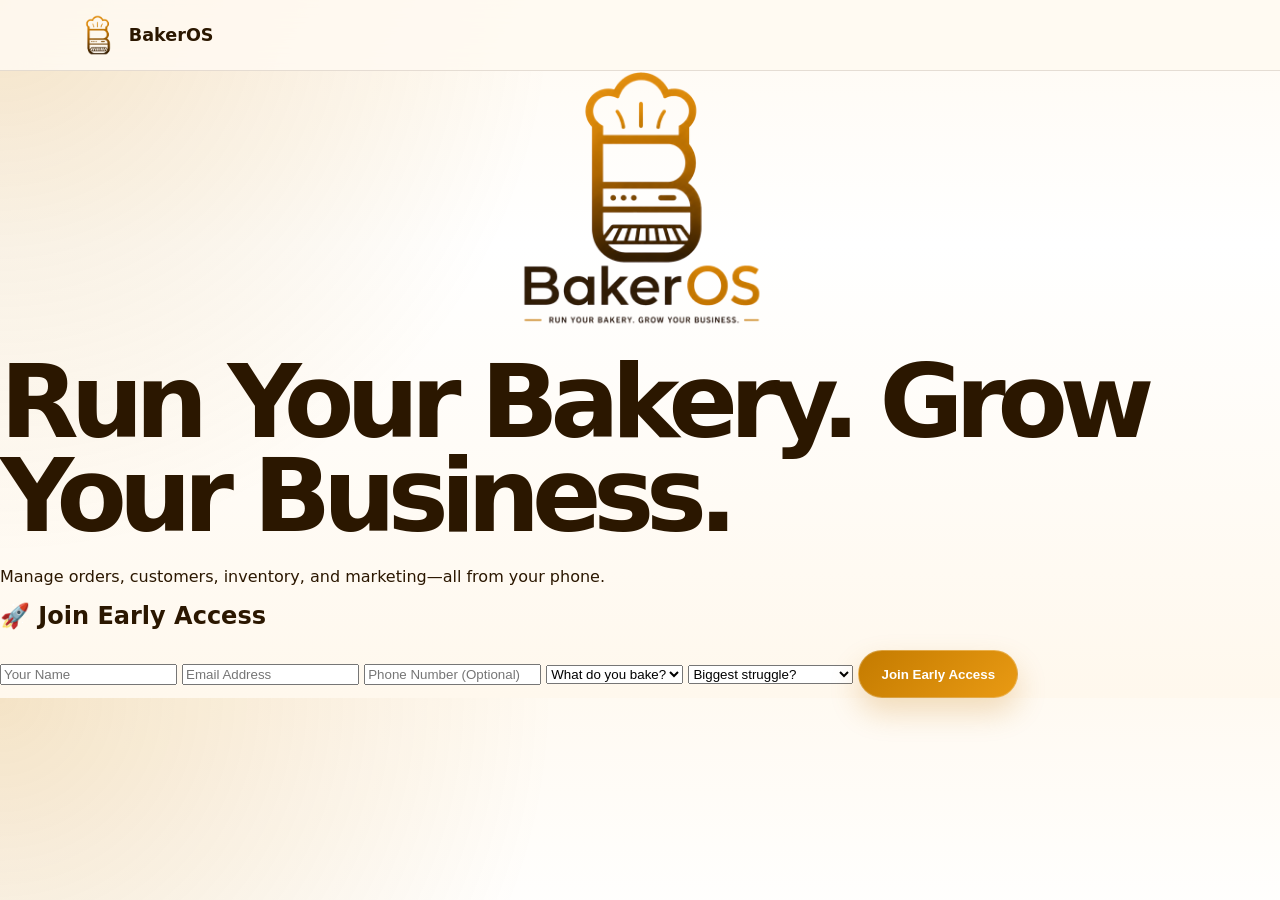
==== commit 23757e35: "Update index.html" ====
--- a/index.html
+++ b/index.html
@@ -3,117 +3,66 @@
 <head>
   <meta charset="UTF-8" />
   <meta name="viewport" content="width=device-width, initial-scale=1.0" />
-
-  <title>BakerOS — Run Your Bakery. Grow Your Business.</title>
-  <meta name="description" content="BakerOS helps bakers manage orders, customers, inventory, and grow their business—all from one place." />
+  <title>BakerOS — Early Access</title>
 
   <link rel="stylesheet" href="style.css" />
-
-  <!-- Favicon -->
-  <link rel="icon" type="image/png" href="logo-icon.png" />
+  <link rel="icon" href="logo-icon.png" />
 </head>
 
 <body>
 
-  <!-- HEADER -->
-  <header class="site-header">
-    <div class="logo">
-      <img src="logo-icon.png" alt="BakerOS Logo" />
-      <span>BakerOS</span>
-    </div>
+<header class="site-header">
+  <div class="logo">
+    <img src="logo-icon.png" alt="BakerOS logo" />
+    <span>BakerOS</span>
+  </div>
+</header>
 
-    <nav>
-      <a href="#features">Features</a>
-      <a href="#faq">FAQ</a>
-    </nav>
+<main class="container">
 
-    <a href="https://docs.google.com/forms/d/e/1FAIpQLSfuqm0x4r0s46QZHcr2kiabaDhv3uVldBujHXt3e9hLBDtXbQ/viewform?usp=header"
-       class="btn btn-small" target="_blank">
+  <img src="logo.png" class="hero-logo" alt="BakerOS">
+
+  <h1>Run Your Bakery. Grow Your Business.</h1>
+
+  <p>
+    Manage orders, customers, inventory, and marketing—all from your phone.
+  </p>
+
+  <h2>🚀 Join Early Access</h2>
+
+  <!-- FORM -->
+  <form action="https://formspree.io/f/xlgzrovp" method="POST" class="form">
+
+    <input type="text" name="name" placeholder="Your Name" required>
+
+    <input type="email" name="email" placeholder="Email Address" required>
+
+    <input type="tel" name="phone" placeholder="Phone Number (Optional)">
+
+    <select name="baker_type">
+      <option value="">What do you bake?</option>
+      <option>Cookies</option>
+      <option>Cakes</option>
+      <option>Both</option>
+      <option>Other</option>
+    </select>
+
+    <select name="struggle" required>
+      <option value="">Biggest struggle?</option>
+      <option>Keeping track of orders</option>
+      <option>Managing customers</option>
+      <option>Managing inventory</option>
+      <option>Getting more customers</option>
+      <option>Branding / website</option>
+    </select>
+
+    <button type="submit" class="btn">
       Join Early Access
-    </a>
-  </header>
+    </button>
 
-  <!-- HERO -->
-  <main>
-    <section class="hero">
-      <img src="logo.png" alt="BakerOS" class="hero-logo" />
+  </form>
 
-      <div class="hero-copy">
-        <h1>Run Your Bakery. Grow Your Business.</h1>
-
-        <p class="eyebrow">
-          Built for home bakers, cookie decorators, and small bakeries
-        </p>
-
-        <p>
-          Manage orders, customers, inventory, and marketing—all from your phone.
-        </p>
-
-        <a href="https://docs.google.com/forms/d/e/1FAIpQLSfuqm0x4r0s46QZHcr2kiabaDhv3uVldBujHXt3e9hLBDtXbQ/viewform?usp=header"
-           class="btn" target="_blank">
-          Join Early Access
-        </a>
-      </div>
-    </section>
-
-    <!-- FEATURES -->
-    <section id="features" class="features">
-      <h2>Everything You Need to Run Your Bakery</h2>
-
-      <div class="feature-grid">
-        <div class="feature">
-          <h3>Orders</h3>
-          <p>Track and manage all your orders in one place.</p>
-        </div>
-
-        <div class="feature">
-          <h3>Customers</h3>
-          <p>Keep track of customer details and order history.</p>
-        </div>
-
-        <div class="feature">
-          <h3>Inventory</h3>
-          <p>Know what you have and what you need.</p>
-        </div>
-
-        <div class="feature">
-          <h3>Marketing</h3>
-          <p>Reach customers and grow your business faster.</p>
-        </div>
-      </div>
-    </section>
-
-    <!-- CTA SECTION -->
-    <section class="cta">
-      <h2>🚀 Early Access Spots Are Limited</h2>
-      <p>Be the first to experience BakerOS before public launch.</p>
-
-      <a href="https://docs.google.com/forms/d/e/1FAIpQLSfuqm0x4r0s46QZHcr2kiabaDhv3uVldBujHXt3e9hLBDtXbQ/viewform?usp=header"
-         class="btn" target="_blank">
-        Join Early Access
-      </a>
-    </section>
-
-    <!-- FAQ -->
-    <section id="faq" class="faq">
-      <h2>FAQ</h2>
-
-      <div class="faq-item">
-        <h3>When will BakerOS launch?</h3>
-        <p>We’re currently building and testing. Early access users will be first in.</p>
-      </div>
-
-      <div class="faq-item">
-        <h3>Is this for home bakers?</h3>
-        <p>Yes—BakerOS is built specifically for home bakers and small bakery businesses.</p>
-      </div>
-    </section>
-  </main>
-
-  <!-- FOOTER -->
-  <footer class="footer">
-    <p>© 2026 BakerOS. All rights reserved.</p>
-  </footer>
+</main>
 
 </body>
-</html>+</html>
--- a/style.css
+++ b/style.css
@@ -88,3 +88,15 @@
   ul { min-height: auto; }
   .site-footer { flex-direction: column; text-align: center; }
 }
+.logo img {
+  width: 42px;
+  height: 42px;
+  object-fit: contain;
+}
+
+.hero-logo {
+  width: min(260px, 80vw);
+  height: auto;
+  display: block;
+  margin: 0 auto 24px auto;
+}
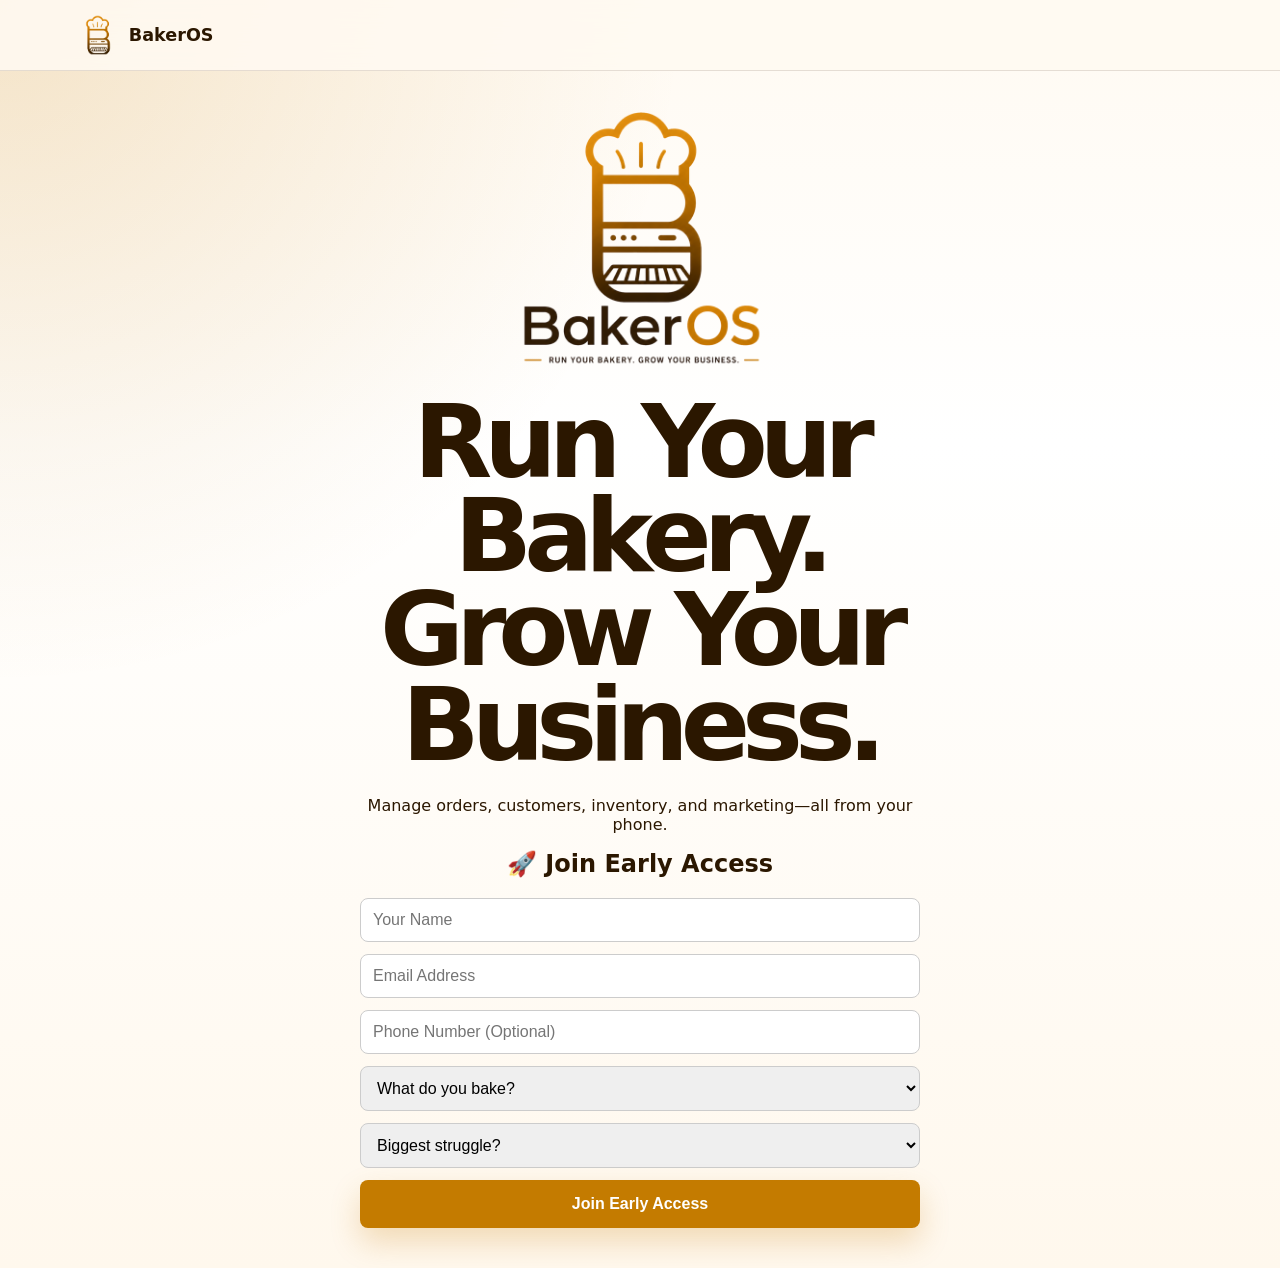
==== commit ee798a38: "Update index.html" ====
--- a/index.html
+++ b/index.html
@@ -32,6 +32,8 @@
 
   <!-- FORM -->
   <form action="https://formspree.io/f/xlgzrovp" method="POST" class="form">
+    
+    <input type="hidden" name="_redirect" value="https://bakeros.app/thank-you.html">
 
     <input type="text" name="name" placeholder="Your Name" required>
 
--- a/style.css
+++ b/style.css
@@ -100,3 +100,34 @@
   display: block;
   margin: 0 auto 24px auto;
 }
+.container {
+  max-width: 600px;
+  margin: auto;
+  padding: 40px 20px;
+  text-align: center;
+}
+
+.form {
+  display: flex;
+  flex-direction: column;
+  gap: 12px;
+  margin-top: 20px;
+}
+
+.form input,
+.form select {
+  padding: 12px;
+  border-radius: 8px;
+  border: 1px solid #ccc;
+  font-size: 16px;
+}
+
+.btn {
+  background: #c47b00;
+  color: white;
+  padding: 12px;
+  border: none;
+  border-radius: 8px;
+  cursor: pointer;
+  font-size: 16px;
+}
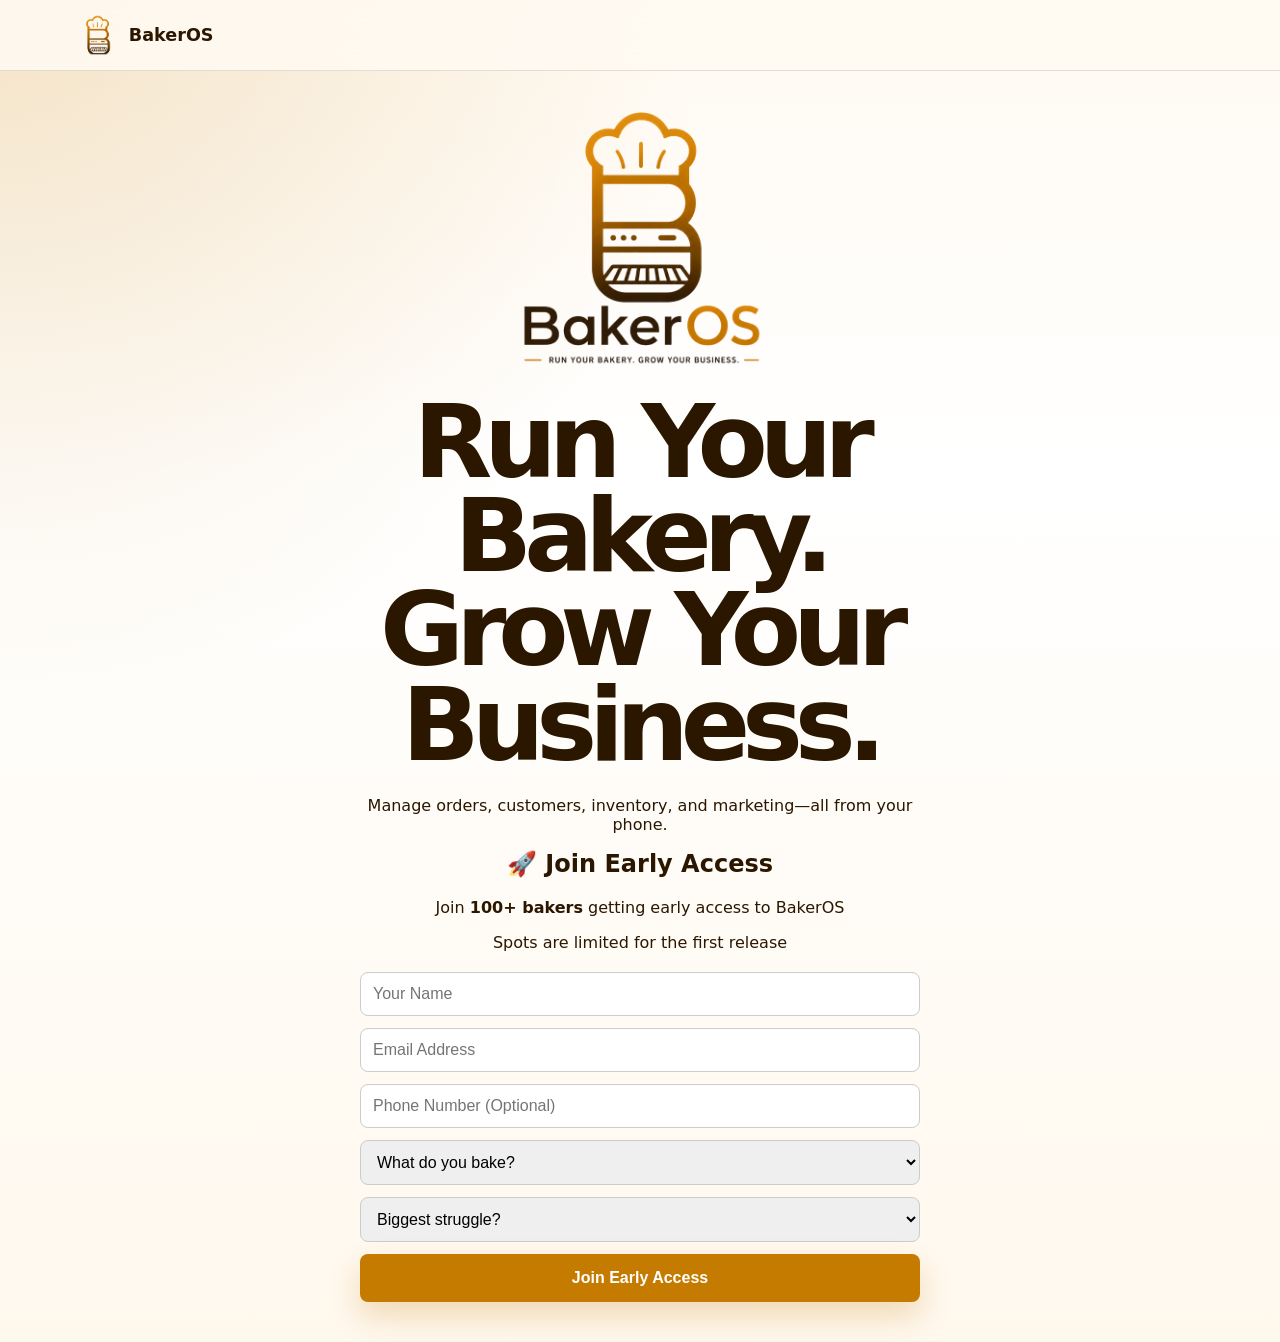
==== commit 69e674e2: "Update index.html" ====
--- a/index.html
+++ b/index.html
@@ -30,10 +30,18 @@
 
   <h2>🚀 Join Early Access</h2>
 
+<p class="cta-text">
+  Join <strong>100+ bakers</strong> getting early access to BakerOS
+</p>
+
+<p class="cta-subtext">
+  Spots are limited for the first release
+</p>
+
   <!-- FORM -->
   <form action="https://formspree.io/f/xlgzrovp" method="POST" class="form">
     
-    <input type="hidden" name="_redirect" value="https://bakeros.app/thank-you.html">
+    <input type="hidden" name="_redirect" value="https://bakeros.app/thank-you">
 
     <input type="text" name="name" placeholder="Your Name" required>
 
--- a/style.css
+++ b/style.css
@@ -131,3 +131,111 @@
   cursor: pointer;
   font-size: 16px;
 }
+.thankyou-page {
+  padding: 50px 6%;
+}
+
+.thankyou-hero {
+  max-width: 850px;
+  margin: 0 auto 50px;
+  text-align: center;
+}
+
+.thankyou-hero h1 {
+  font-size: clamp(3rem, 7vw, 5.5rem);
+  margin-bottom: 16px;
+}
+
+.thankyou-message {
+  font-size: 1.3rem;
+  color: var(--ink);
+  line-height: 1.6;
+  font-weight: 700;
+}
+
+.thankyou-subtext {
+  color: var(--muted);
+  font-size: 1.05rem;
+  line-height: 1.6;
+}
+
+.level-grid {
+  display: grid;
+  grid-template-columns: repeat(4, 1fr);
+  gap: 20px;
+  max-width: 1250px;
+  margin: 0 auto;
+}
+
+.level-card {
+  background: rgba(255,255,255,0.9);
+  border: 1px solid var(--border);
+  border-radius: 28px;
+  padding: 26px;
+  box-shadow: 0 18px 50px rgba(69, 38, 0, 0.08);
+}
+
+.level-card.featured {
+  border: 2px solid var(--gold);
+  transform: translateY(-10px);
+}
+
+.level-tag {
+  display: inline-flex;
+  background: var(--cream-2);
+  color: var(--gold-dark);
+  padding: 7px 13px;
+  border-radius: 999px;
+  font-size: 0.75rem;
+  font-weight: 900;
+  margin-bottom: 14px;
+  text-transform: uppercase;
+  letter-spacing: 0.06em;
+}
+
+.level-card h2 {
+  margin-bottom: 10px;
+}
+
+.level-card p {
+  color: var(--muted);
+  line-height: 1.6;
+}
+
+.level-card ul {
+  min-height: auto;
+}
+
+.thankyou-cta {
+  max-width: 850px;
+  margin: 60px auto 0;
+  padding: 45px 30px;
+  text-align: center;
+  background: var(--ink);
+  color: white;
+  border-radius: 32px;
+}
+
+.thankyou-cta p {
+  color: rgba(255,255,255,0.75);
+}
+
+@media (max-width: 980px) {
+  .level-grid {
+    grid-template-columns: repeat(2, 1fr);
+  }
+
+  .level-card.featured {
+    transform: none;
+  }
+}
+
+@media (max-width: 640px) {
+  .level-grid {
+    grid-template-columns: 1fr;
+  }
+
+  .thankyou-page {
+    padding: 35px 4%;
+  }
+}
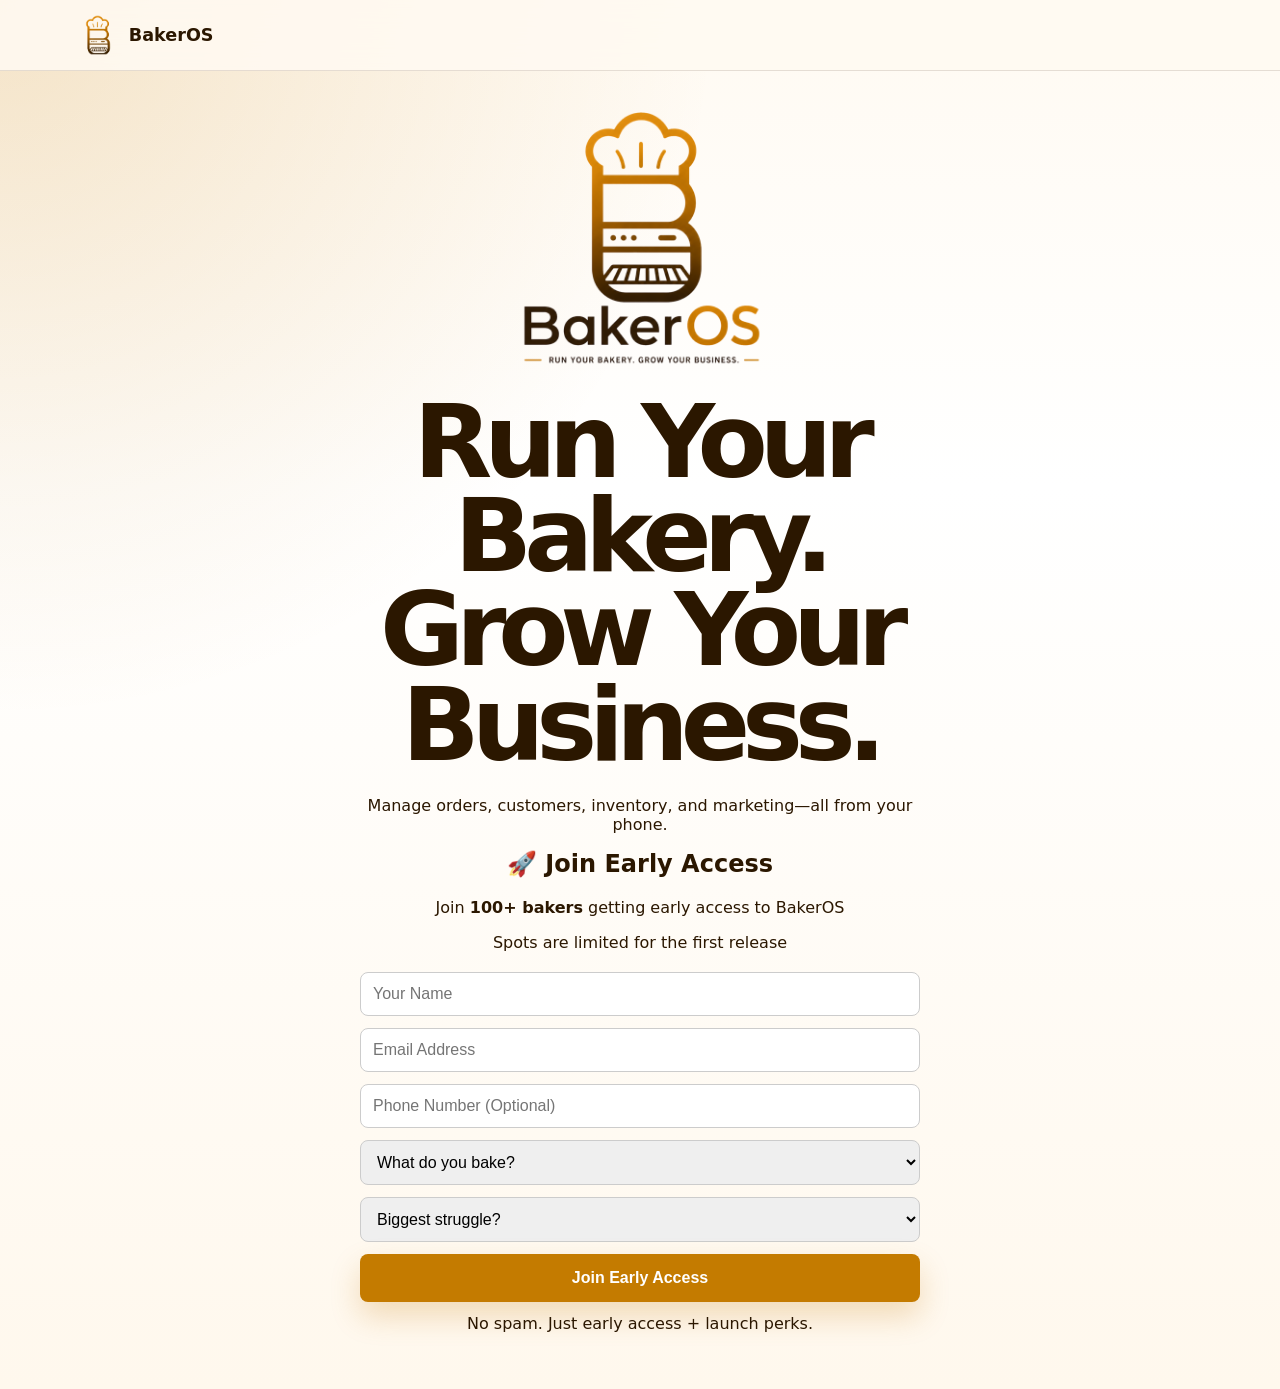
==== commit 3a9ee8c7: "Update index.html" ====
--- a/index.html
+++ b/index.html
@@ -69,6 +69,9 @@
     <button type="submit" class="btn">
       Join Early Access
     </button>
+    <p class="trust-text">
+  No spam. Just early access + launch perks.
+</p>
 
   </form>
 
